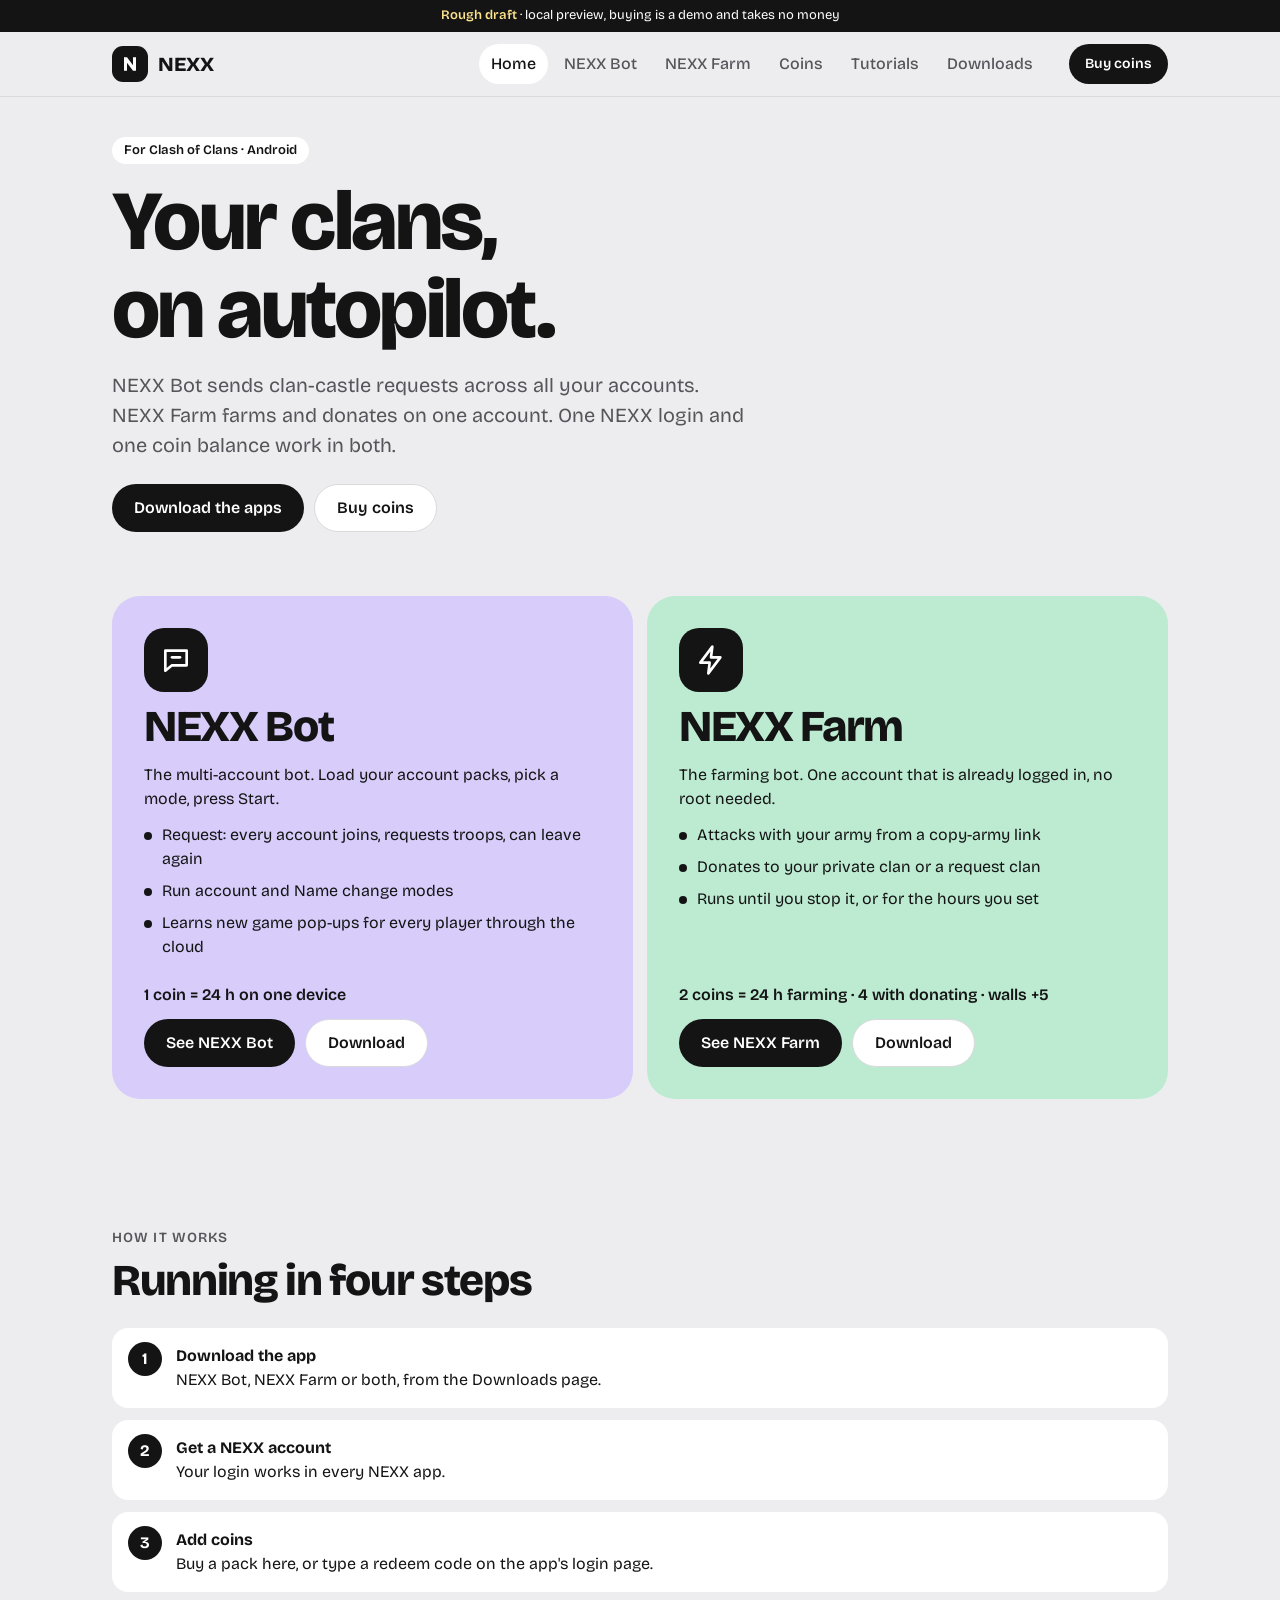
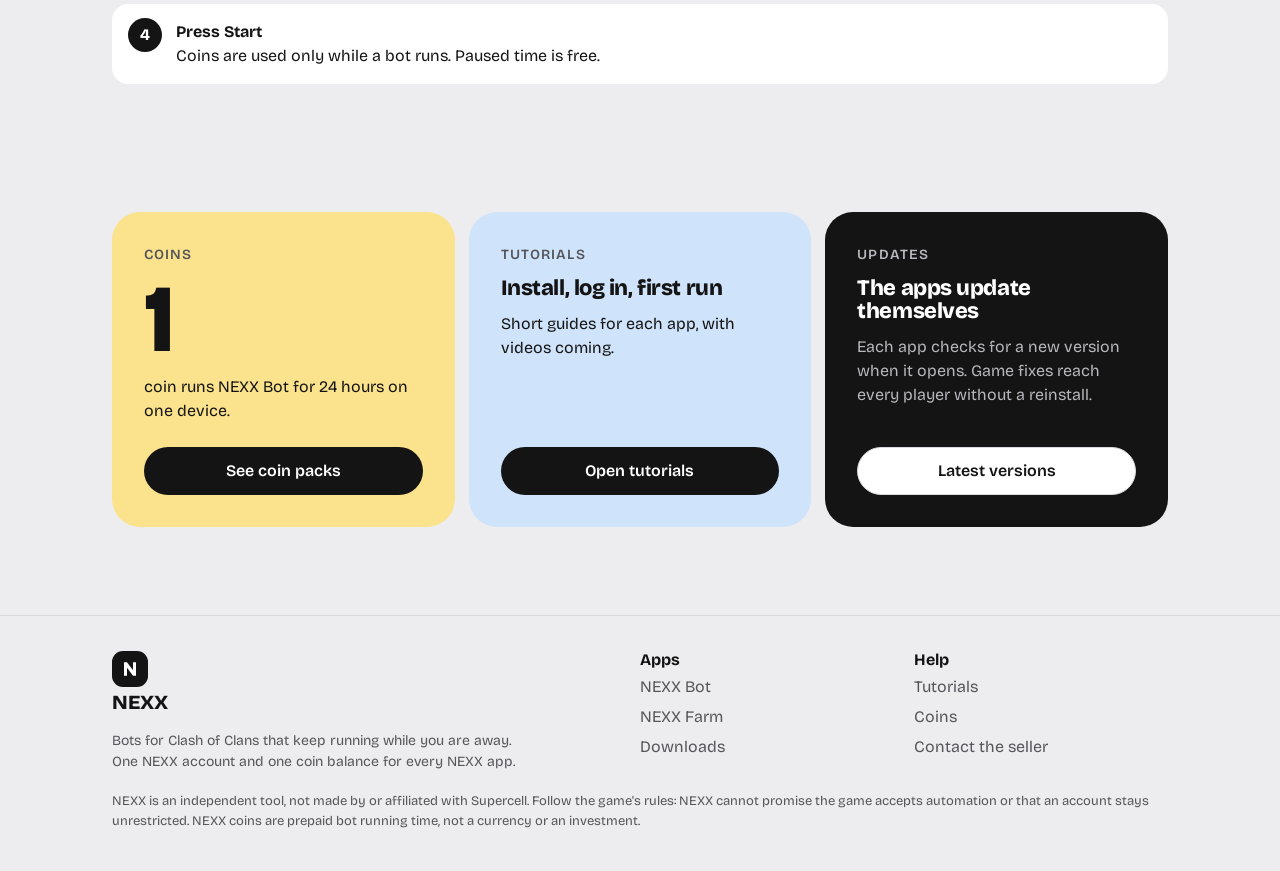
==== index.html @ ed18e1c4 "NEXX website v0.2.1: first upload for GitHub Pages Six pages (Home, NEXX Bot, NEXX Farm, Coins, Tuto" ====
<!doctype html>
<html lang="en">
<head>
<meta charset="utf-8">
<meta name="viewport" content="width=device-width, initial-scale=1, viewport-fit=cover">
<meta name="theme-color" content="#EDEDEF">
<script>document.documentElement.className += " js";</script>
<title>NEXX — bots that run while you're away</title>
<link rel="preconnect" href="https://fonts.googleapis.com">
<link rel="preconnect" href="https://fonts.gstatic.com" crossorigin>
<link href="https://fonts.googleapis.com/css2?family=Bricolage+Grotesque:opsz,wght@12..96,400;12..96,500;12..96,600;12..96,700;12..96,800&display=swap" rel="stylesheet">
<link rel="stylesheet" href="assets/style.css">
</head>
<body data-page="home">
<header id="site-head"></header>

<main>
  <section class="hero">
    <div class="wrap">
      <span class="pill">For Clash of Clans · Android</span>
      <h1>Your clans,<br>on autopilot.</h1>
      <p class="lead">NEXX Bot sends clan-castle requests across all your accounts. NEXX Farm farms and donates on one account. One NEXX login and one coin balance work in both.</p>
      <div class="row">
        <a class="btn" href="downloads.html" aria-label="Download the apps"><span>Download<span class="more"> the apps</span></span></a>
        <a class="btn light" href="coins.html">Buy coins</a>
      </div>
    </div>
  </section>

  <section style="padding-top:0">
    <div class="wrap">
      <div class="grid two">
        <article class="tile lilac product">
          <div class="icon"><svg viewBox="0 0 24 24" fill="none" stroke="#fff" stroke-width="2" stroke-linecap="round" stroke-linejoin="round"><path d="M4 5h16v11H9l-5 4z"/><path d="M9 10h6"/></svg></div>
          <h2>NEXX Bot</h2>
          <p>The multi-account bot. Load your account packs, pick a mode, press Start.</p>
          <ul>
            <li>Request: every account joins, requests troops, can leave again</li>
            <li>Run account and Name change modes</li>
            <li>Learns new game pop-ups for every player through the cloud</li>
          </ul>
          <div class="spacer"></div>
          <p class="rate">1 coin = 24 h on one device</p>
          <div class="row">
            <a class="btn" href="nexx-bot.html">See NEXX Bot</a>
            <a class="btn light" href="downloads.html#bot">Download</a>
          </div>
        </article>

        <article class="tile mint product">
          <div class="icon"><svg viewBox="0 0 24 24" fill="none" stroke="#fff" stroke-width="2" stroke-linecap="round" stroke-linejoin="round"><path d="M13 2 4 14h7l-1 8 9-12h-7z"/></svg></div>
          <h2>NEXX Farm</h2>
          <p>The farming bot. One account that is already logged in, no root needed.</p>
          <ul>
            <li>Attacks with your army from a copy-army link</li>
            <li>Donates to your private clan or a request clan</li>
            <li>Runs until you stop it, or for the hours you set</li>
          </ul>
          <div class="spacer"></div>
          <p class="rate">2 coins = 24 h farming · 4 with donating · walls +5</p>
          <div class="row">
            <a class="btn" href="nexx-farm.html">See NEXX Farm</a>
            <a class="btn light" href="downloads.html#farm">Download</a>
          </div>
        </article>
      </div>
    </div>
  </section>

  <section>
    <div class="wrap">
      <div class="section-head">
        <span class="eyebrow">How it works</span>
        <h2>Running in four steps</h2>
      </div>
      <ol class="steps">
        <li><b>Download the app</b>NEXX Bot, NEXX Farm or both, from the Downloads page.</li>
        <li><b>Get a NEXX account</b>Your login works in every NEXX app.</li>
        <li><b>Add coins</b>Buy a pack here, or type a redeem code on the app's login page.</li>
        <li><b>Press Start</b>Coins are used only while a bot runs. Paused time is free.</li>
      </ol>
    </div>
  </section>

  <section>
    <div class="wrap">
      <div class="grid three">
        <div class="tile butter">
          <span class="eyebrow">Coins</span>
          <div class="big">1</div>
          <p>coin runs NEXX Bot for 24 hours on one device.</p>
          <div class="spacer"></div>
          <a class="btn" href="coins.html">See coin packs</a>
        </div>
        <div class="tile sky">
          <span class="eyebrow">Tutorials</span>
          <h3>Install, log in, first run</h3>
          <p>Short guides for each app, with videos coming.</p>
          <div class="spacer"></div>
          <a class="btn" href="tutorials.html">Open tutorials</a>
        </div>
        <div class="tile ink">
          <span class="eyebrow" style="color:#B7B7BD">Updates</span>
          <h3>The apps update themselves</h3>
          <p class="muted">Each app checks for a new version when it opens. Game fixes reach every player without a reinstall.</p>
          <div class="spacer"></div>
          <a class="btn light" href="downloads.html">Latest versions</a>
        </div>
      </div>
    </div>
  </section>
</main>

<footer id="site-foot"></footer>
<script src="assets/data.js"></script>
<script src="assets/app.js"></script>
</body>
</html>
---- assets/style.css ----
/* NEXX website — rough UI. Look taken from the NEXX Farm marketing sheet (Bento). */
:root {
  --ground: #EDEDEF;
  --ink: #141414;
  --muted: #55555B;
  --tile: #FFFFFF;
  --line: #D9D9DE;
  --lilac: #D8CCFA;   /* NEXX Bot */
  --mint: #BDEBD2;    /* NEXX Farm */
  --butter: #FBE28C;  /* coins */
  --sky: #CFE3FA;     /* tutorials */
  --peach: #F8CDB9;   /* warnings */
  --radius: 28px;
  --radius-sm: 16px;
  --wrap: 1120px;
  --font: "Bricolage Grotesque", "Segoe UI", system-ui, sans-serif;
  --ease: cubic-bezier(.2, .8, .2, 1);
  --spring: cubic-bezier(.3, 1.6, .5, 1);
  --ok: #1f9d55;
}

* { box-sizing: border-box; margin: 0; padding: 0; }
[hidden] { display: none !important; }
[id] { scroll-margin-top: 130px; }
html { -webkit-text-size-adjust: 100%; scroll-behavior: smooth; }
body {
  background: var(--ground);
  color: var(--ink);
  font-family: var(--font);
  font-size: 16px;
  line-height: 1.5;
  min-height: 100vh;
  min-height: 100svh;
  display: flex;
  flex-direction: column;
  overflow-x: hidden;
  overflow-x: clip;
}
main { flex: 1; }
img, svg { display: block; max-width: 100%; }
a { color: inherit; }
button { font: inherit; color: inherit; cursor: pointer; }

.wrap { width: 100%; max-width: var(--wrap); margin: 0 auto; padding: 0 16px; }
@media (min-width: 720px) { .wrap { padding: 0 32px; } }
/* iPhone notch / rounded corners when turned sideways */
.wrap { padding-left: max(16px, env(safe-area-inset-left, 0px)); padding-right: max(16px, env(safe-area-inset-right, 0px)); }
@media (min-width: 720px) { .wrap { padding-left: max(32px, env(safe-area-inset-left, 0px)); padding-right: max(32px, env(safe-area-inset-right, 0px)); } }

/* ---------- demo banner ---------- */
.demo-bar {
  background: var(--ink); color: #fff; font-size: 13px; text-align: center;
  padding: 6px 16px;
  padding-left: max(16px, env(safe-area-inset-left, 0px)); padding-right: max(16px, env(safe-area-inset-right, 0px));
}
.demo-bar b { color: var(--butter); font-weight: 600; }

/* ---------- header ---------- */
.site-head { position: sticky; top: 0; z-index: 20; background: rgba(237,237,239,.92); -webkit-backdrop-filter: blur(8px); backdrop-filter: blur(8px); border-bottom: 1px solid var(--line); transition: box-shadow .3s var(--ease); }
.site-head.scrolled { box-shadow: 0 10px 30px -18px rgba(20,20,20,.45); }
.site-head .wrap { display: flex; align-items: center; gap: 16px; height: 64px; }
.brand { display: flex; align-items: center; gap: 10px; text-decoration: none; font-weight: 800; font-size: 20px; letter-spacing: -0.02em; }
.mark { width: 36px; height: 36px; border-radius: 11px; background: var(--ink); display: grid; place-items: center; flex: none; }
.mark svg { width: 36px; height: 36px; }
.nav { display: none; gap: 4px; margin-left: auto; }
.nav a { text-decoration: none; padding: 8px 12px; border-radius: 999px; font-weight: 500; color: var(--muted); transition: color .2s, background-color .2s; }
@media (hover: hover) { .nav a:hover { color: var(--ink); background: var(--tile); } }
.nav a.on { color: var(--ink); background: var(--tile); }
.site-head .head-cta { margin-left: auto; }
.menu-btn { margin-left: 4px; width: 44px; height: 44px; border-radius: 12px; border: 1px solid var(--line); background: var(--tile); display: grid; place-items: center; }
.menu-btn svg { width: 22px; height: 22px; }
/* burger that turns into an X */
.menu-btn .bars { position: relative; display: block; width: 20px; height: 14px; }
.menu-btn .bars i { position: absolute; left: 0; right: 0; height: 2px; border-radius: 2px; background: currentColor; transition: top .3s var(--ease), transform .3s var(--ease), opacity .2s; }
.menu-btn .bars i:nth-child(1) { top: 0; }
.menu-btn .bars i:nth-child(2) { top: 6px; }
.menu-btn .bars i:nth-child(3) { top: 12px; }
.menu-btn[aria-expanded="true"] .bars i:nth-child(1) { top: 6px; transform: rotate(45deg); }
.menu-btn[aria-expanded="true"] .bars i:nth-child(2) { opacity: 0; transform: scaleX(.2); }
.menu-btn[aria-expanded="true"] .bars i:nth-child(3) { top: 6px; transform: rotate(-45deg); }
/* phone menu: slides open; closed links are hidden from taps and the keyboard */
.mobile-nav { display: none; border-top: 1px solid var(--line); background: var(--ground); }
.mobile-nav.open { display: block; }
.js .mobile-nav { display: grid; grid-template-rows: 0fr; visibility: hidden; border-top-width: 0; transition: grid-template-rows .4s var(--ease), visibility 0s linear .4s; }
.js .mobile-nav.open { grid-template-rows: 1fr; visibility: visible; border-top-width: 1px; transition: grid-template-rows .4s var(--ease), visibility 0s; }
.mobile-nav .inner { min-height: 0; overflow: hidden; }
.mobile-nav.open .inner { max-height: calc(100vh - 110px); max-height: calc(100svh - 110px); overflow-y: auto; overscroll-behavior: contain; }
.mobile-nav a { display: block; padding: 14px 16px; text-decoration: none; font-weight: 600; border-bottom: 1px solid var(--line); }
.mobile-nav a { padding-left: max(16px, env(safe-area-inset-left, 0px)); padding-right: max(16px, env(safe-area-inset-right, 0px)); }
.mobile-nav a.on { background: var(--tile); }
.js .mobile-nav.open a { animation: nx-slide-in .4s var(--ease) both; animation-delay: calc(var(--i, 0) * 40ms + 60ms); }
@media (min-width: 900px) {
  .nav { display: flex; }
  .site-head .head-cta { margin-left: 8px; }
  .menu-btn, .mobile-nav, .mobile-nav.open, .js .mobile-nav, .js .mobile-nav.open { display: none; }
}

/* ---------- buttons, pills ---------- */
.btn {
  display: inline-flex; align-items: center; justify-content: center; gap: 8px;
  min-height: 48px; padding: 0 22px; border-radius: 999px; border: 0;
  background: var(--ink); color: #fff; font-weight: 600; text-decoration: none;
  transition: transform .2s var(--ease), opacity .12s ease, background-color .3s ease, box-shadow .2s var(--ease);
  position: relative; overflow: hidden; isolation: isolate; -webkit-tap-highlight-color: transparent;
}
@media (hover: hover) { .btn:hover { transform: translateY(-2px); box-shadow: 0 10px 22px -12px rgba(20,20,20,.55); } }
.btn:active { transform: translateY(0) scale(.97); opacity: .9; box-shadow: none; }
.btn.light { background: var(--tile); color: var(--ink); border: 1px solid var(--line); }
.btn.small { min-height: 40px; padding: 0 16px; font-size: 14px; }
.btn.block { width: 100%; }
.btn[aria-disabled="true"], .btn:disabled { opacity: .45; pointer-events: none; }
.btn svg { width: 18px; height: 18px; }
.pill { display: inline-block; padding: 4px 12px; border-radius: 999px; background: var(--tile); font-size: 13px; font-weight: 600; }
.pill.ink { background: var(--ink); color: #fff; }
.pill.butter { background: var(--butter); }
.row { display: flex; flex-wrap: wrap; gap: 10px; align-items: center; }

/* ---------- type ---------- */
h1, h2, h3 { letter-spacing: -0.03em; line-height: 1.05; font-weight: 800; }
h1 { font-size: clamp(40px, 9vw, 84px); }
/* phones turned sideways: size the title by the screen height too */
h1 { font-size: clamp(40px, min(9vw, 14svh), 84px); }
h2 { font-size: clamp(28px, 5vw, 44px); }
h3 { font-size: 22px; letter-spacing: -0.02em; }
.lead { font-size: clamp(17px, 2.2vw, 20px); color: var(--muted); max-width: 640px; }
.muted { color: var(--muted); }
.small { font-size: 14px; }
.eyebrow { font-size: 14px; font-weight: 600; color: var(--muted); text-transform: uppercase; letter-spacing: .08em; }

section { padding: 40px 0; }
@media (min-width: 720px) { section { padding: 64px 0; } }
.section-head { display: flex; flex-direction: column; gap: 10px; margin-bottom: 24px; }

/* ---------- hero ---------- */
.hero { padding-top: 40px; }
.hero h1 { margin: 14px 0 16px; }
.hero .row { margin-top: 24px; }

/* ---------- tiles ---------- */
.grid { display: grid; gap: 14px; grid-template-columns: 1fr; }
.grid > * { min-width: 0; } /* a wide table scrolls inside its tile instead of pushing the page sideways */
@media (min-width: 720px) {
  .grid.two { grid-template-columns: 1fr 1fr; }
  .grid.three { grid-template-columns: repeat(3, 1fr); }
  .grid.four { grid-template-columns: repeat(2, 1fr); }
}
@media (min-width: 1000px) { .grid.four { grid-template-columns: repeat(4, 1fr); } }
.tile { background: var(--tile); border-radius: var(--radius); padding: 24px; display: flex; flex-direction: column; gap: 12px; }
@media (min-width: 720px) { .tile { padding: 32px; } }
.tile.lilac { background: var(--lilac); }
.tile.mint { background: var(--mint); }
.tile.butter { background: var(--butter); }
.tile.sky { background: var(--sky); }
.tile.peach { background: var(--peach); }
.tile.ink { background: var(--ink); color: #fff; }
.tile.ink .muted { color: #B7B7BD; }
.tile .big { font-size: clamp(56px, 10vw, 96px); font-weight: 800; letter-spacing: -0.05em; line-height: .9; }
.tile .spacer { flex: 1; }

.product { min-height: 360px; }
.product .icon { width: 64px; height: 64px; border-radius: 20px; background: var(--ink); display: grid; place-items: center; }
.product .icon svg { width: 32px; height: 32px; }
.product ul { list-style: none; display: grid; gap: 8px; }
.product li { display: flex; gap: 10px; align-items: flex-start; }
.product li::before { content: ""; width: 8px; height: 8px; border-radius: 50%; background: var(--ink); margin-top: 9px; flex: none; }
.rate { font-weight: 600; }

/* ---------- steps ---------- */
.steps { list-style: none; counter-reset: s; display: grid; gap: 12px; }
.steps > li { counter-increment: s; background: var(--tile); border-radius: var(--radius-sm); padding: 16px 16px 16px 64px; position: relative; }
.steps > li::before {
  content: counter(s); position: absolute; left: 16px; top: 14px;
  width: 34px; height: 34px; border-radius: 50%; background: var(--ink); color: #fff;
  display: grid; place-items: center; font-weight: 700;
}
.steps > li b { display: block; }

/* ---------- plain checklist ---------- */
.checks { list-style: none; display: grid; gap: 12px; }
.checks > li { position: relative; padding-left: 36px; }
.checks > li::before { content: "✓"; position: absolute; left: 0; top: 1px; width: 24px; height: 24px; border-radius: 50%; background: var(--ink); color: #fff; font-size: 13px; display: grid; place-items: center; }
.checks.titled > li > b { display: block; }

/* ---------- tables ---------- */
.table-wrap { overflow-x: auto; border-radius: var(--radius-sm); background: var(--tile); }
table { width: 100%; border-collapse: collapse; min-width: 300px; }
th { white-space: nowrap; }
td { overflow-wrap: break-word; }
@media (max-width: 480px) { th, td { padding: 12px 10px; } td.num { font-size: 18px; } }
th, td { text-align: left; padding: 14px 16px; border-bottom: 1px solid var(--line); }
th { font-size: 13px; text-transform: uppercase; letter-spacing: .06em; color: var(--muted); font-weight: 600; }
tr:last-child td { border-bottom: 0; }
td.num { font-weight: 800; font-size: 20px; }

/* ---------- coin packages ---------- */
.pack { position: relative; border: 2px solid transparent; }
.pack.popular { border-color: var(--ink); }
.pack .flag { position: absolute; top: 16px; right: 16px; }
.pack .coins { font-size: 56px; font-weight: 800; letter-spacing: -0.05em; line-height: .9; }
.pack .price { font-size: 26px; font-weight: 700; }
.pack .sample { font-size: 12px; color: var(--muted); }
.coin-dot { display: inline-block; width: 18px; height: 18px; border-radius: 50%; background: var(--butter); border: 2px solid var(--ink); vertical-align: -2px; }

/* ---------- tutorials ---------- */
.chips { display: flex; gap: 8px; flex-wrap: wrap; margin-bottom: 20px; }
.chip { border: 1px solid var(--line); background: var(--tile); border-radius: 999px; padding: 8px 16px; font-weight: 600; font-size: 14px; }
.chip.on { background: var(--ink); color: #fff; border-color: var(--ink); }
.tut { padding: 0; overflow: hidden; }
.tut .video {
  aspect-ratio: 16 / 9; background: repeating-linear-gradient(135deg, #e4e4e8 0 14px, #ececf0 14px 28px);
  display: grid; place-items: center; color: var(--muted); font-weight: 600; font-size: 14px;
}
.tut .video span { background: var(--tile); padding: 6px 14px; border-radius: 999px; display: inline-flex; gap: 8px; align-items: center; }
.tut .body { padding: 20px 24px 24px; display: flex; flex-direction: column; gap: 10px; }
.tut details { border-top: 1px solid var(--line); padding-top: 10px; }
.tut summary { cursor: pointer; font-weight: 600; list-style: none; display: flex; justify-content: space-between; align-items: center; }
.tut summary::-webkit-details-marker { display: none; }
.tut summary::after { content: "+"; font-size: 22px; font-weight: 400; }
.tut details[open] summary::after { content: "–"; }
.tut ol { padding-left: 20px; display: grid; gap: 6px; margin-top: 10px; }
.tag { font-size: 12px; font-weight: 700; padding: 3px 10px; border-radius: 999px; align-self: flex-start; }
.tag.bot { background: var(--lilac); }
.tag.farm { background: var(--mint); }
.tag.coins { background: var(--butter); }
.tag.all { background: var(--sky); }

/* ---------- downloads ---------- */
.dl-meta { display: grid; grid-template-columns: auto 1fr; gap: 4px 16px; font-size: 14px; }
.dl-meta dt { color: var(--muted); }
.dl-meta dd { font-weight: 600; word-break: break-all; }
.status-dot { display: inline-block; width: 8px; height: 8px; border-radius: 50%; background: #999; margin-right: 6px; vertical-align: 1px; }
.status-dot.live { background: #1f9d55; }
.status-dot.off { background: #d64545; }

/* ---------- callouts, FAQ ---------- */
.note { background: var(--tile); border-left: 6px solid var(--ink); border-radius: var(--radius-sm); padding: 16px 18px; }
.note.warn { border-left-color: #d6873a; }
.faq details { background: var(--tile); border-radius: var(--radius-sm); padding: 16px 18px; }
.faq details + details { margin-top: 10px; }
.faq summary { cursor: pointer; font-weight: 600; }
.faq details p { margin-top: 8px; color: var(--muted); }

/* ---------- modal (demo checkout) ---------- */
.modal-back { position: fixed; inset: 0; background: rgba(20,20,20,.5); display: none; align-items: flex-end; justify-content: center; z-index: 50; padding: 0; }
.modal-back.open { display: flex; }
@media (min-width: 640px) { .modal-back { align-items: center; padding: 24px; } }
.modal { background: var(--ground); width: 100%; max-width: 480px; border-radius: 28px 28px 0 0; padding: 24px 20px 28px; max-height: 92vh; overflow-y: auto; }
.modal { max-height: 92svh; padding-bottom: calc(28px + env(safe-area-inset-bottom, 0px)); overscroll-behavior: contain; }
@media (min-width: 640px) { .modal { border-radius: 28px; padding: 28px; } }
.modal-top { display: flex; justify-content: space-between; align-items: center; margin-bottom: 16px; }
.x { width: 40px; height: 40px; border-radius: 50%; border: 1px solid var(--line); background: var(--tile); font-size: 20px; line-height: 1; }
.field { display: grid; gap: 6px; margin-bottom: 14px; }
.field label, .field .label { font-weight: 600; font-size: 14px; }
.field input:not([type="radio"]) {
  min-height: 48px; border-radius: 14px; border: 1px solid var(--line); background: var(--tile);
  padding: 0 14px; font: inherit; color: var(--ink); width: 100%;
}
.field input:not([type="radio"]):focus { outline: 2px solid var(--ink); outline-offset: 1px; }
.field .err { color: #b3261e; font-size: 13px; display: none; }
.field.bad .err { display: block; }
.field.bad input { border-color: #b3261e; }
.opts { display: grid; gap: 8px; }
.opt { display: flex; gap: 10px; align-items: center; background: var(--tile); border: 1px solid var(--line); border-radius: 14px; padding: 12px 14px; cursor: pointer; }
.opt input { accent-color: var(--ink); width: 18px; height: 18px; }
.summary-box { background: var(--tile); border-radius: var(--radius-sm); padding: 14px 16px; display: flex; justify-content: space-between; align-items: center; margin-bottom: 14px; }
.done-box { text-align: center; display: grid; gap: 12px; justify-items: center; }
.done-box .tick { width: 64px; height: 64px; border-radius: 50%; background: var(--mint); display: grid; place-items: center; font-size: 30px; }

/* ---------- footer ---------- */
.site-foot { border-top: 1px solid var(--line); padding: 32px 0 40px; margin-top: 24px; }
.site-foot { padding-bottom: calc(40px + env(safe-area-inset-bottom, 0px)); }
.site-foot .cols { display: grid; gap: 20px; }
@media (min-width: 720px) { .site-foot .cols { grid-template-columns: 2fr 1fr 1fr; } }
.site-foot a { text-decoration: none; color: var(--muted); display: block; padding: 3px 0; transition: color .2s, translate .25s var(--ease); }
@media (hover: hover) { .site-foot .cols a:hover { color: var(--ink); translate: 3px 0; } }
.site-foot .fine { font-size: 13px; color: var(--muted); margin-top: 20px; }

/* =====================================================================
   Motion. Everything that starts hidden is under .js, so the pages
   still show in full if the script does not run.
   ===================================================================== */

/* ---------- smooth fade between pages (Chrome/Edge; others just load) ---------- */
@media (prefers-reduced-motion: no-preference) {
  @view-transition { navigation: auto; }
}
::view-transition-old(root), ::view-transition-new(root) { animation-duration: .28s; }

/* ---------- hero: lines slide up, the rest rises in ---------- */
.hero h1 .ln { display: block; overflow: hidden; padding-bottom: .12em; margin-bottom: -.12em; }
.hero h1 .ln > span { display: inline-block; }
.js .hero h1 .ln > span { animation: nx-line .9s var(--ease) both; animation-delay: calc(.08s + var(--i, 0) * .12s); }
.js .hero .wrap > :not(h1) { animation: nx-rise .8s var(--ease) both; }
.js .hero .wrap > :nth-child(1) { animation-delay: 0s; }
.js .hero .wrap > :nth-child(3) { animation-delay: .3s; }
.js .hero .wrap > :nth-child(4) { animation-delay: .4s; }
.js .hero .wrap > :nth-child(5) { animation-delay: .5s; }

/* ---------- scroll reveal (app.js adds data-reveal and .in) ---------- */
.js [data-reveal] {
  opacity: 0; translate: 0 26px;
  transition: opacity .7s var(--ease) var(--d, 0ms), translate .7s var(--ease) var(--d, 0ms), scale .7s var(--ease) var(--d, 0ms),
              transform .3s var(--ease), box-shadow .3s var(--ease);
}
.js [data-reveal="left"] { translate: -22px 0; }
.js [data-reveal].in { opacity: 1; translate: none; scale: none; }

/* step numbers pop in after their row */
.js .steps > li[data-reveal]::before { scale: .3; transition: scale .55s var(--spring) calc(var(--d, 0ms) + .18s); }
.js .steps > li[data-reveal].in::before { scale: 1; }

/* ---------- tiles: lift on hover (mouse only) ---------- */
.tile { transition: transform .3s var(--ease), box-shadow .3s var(--ease); }
.product .icon { transition: transform .5s var(--spring); }
@media (hover: hover) {
  .tile.product:hover, .pack:hover, .tut:hover, .grid > .tile:not(.tut):hover { transform: translateY(-4px); box-shadow: 0 22px 44px -26px rgba(20,20,20,.4); }
  .product:hover .icon { transform: rotate(-8deg) scale(1.08); }
}

/* ---------- click ripple ---------- */
.chip, .opt, .x, .menu-btn { position: relative; overflow: hidden; -webkit-tap-highlight-color: transparent; }
.rip-ink { position: absolute; border-radius: 50%; pointer-events: none; background: currentColor; opacity: .22; transform: scale(0); animation: nx-ripple .65s ease-out forwards; z-index: -1; }
.chip .rip-ink, .opt .rip-ink, .x .rip-ink, .menu-btn .rip-ink { z-index: 0; }

/* ---------- buttons with a busy / done state ---------- */
.btn .st { display: inline-flex; align-items: center; gap: 8px; }
.btn .st-busy, .btn .st-done { display: none; }
.btn[data-state="busy"] .st-idle, .btn[data-state="done"] .st-idle { display: none; }
.btn[data-state="busy"] .st-busy, .btn[data-state="done"] .st-done { display: inline-flex; animation: nx-swap .3s var(--ease) both; }
.btn[data-state="busy"] { pointer-events: none; }
.btn[data-state="done"] { background: var(--ok); color: #fff; }
.btn::after { content: ""; position: absolute; inset: 0; z-index: -1; opacity: 0; pointer-events: none;
  background: linear-gradient(100deg, transparent 20%, rgba(255,255,255,.28) 50%, transparent 80%); transform: translateX(-100%); }
.btn[data-state="busy"]::after { opacity: 1; animation: nx-sheen 1.1s linear infinite; }
.spin { width: 16px; height: 16px; border-radius: 50%; border: 2px solid rgba(255,255,255,.35); border-top-color: #fff; animation: nx-spin .7s linear infinite; flex: none; }
.btn.light .spin { border-color: rgba(20,20,20,.2); border-top-color: var(--ink); }
.tick-draw path { stroke-dasharray: 24; stroke-dashoffset: 24; animation: nx-draw .45s var(--ease) .1s forwards; }

/* Download APK button */
@media (hover: hover) { .dl-btn:hover .st-idle svg { animation: nx-bob .9s ease-in-out infinite; } }
.dl-note { animation: nx-rise .4s var(--ease) both; }
.dl-btn.android-only { opacity: 1; background: var(--tile); color: var(--muted); border: 1px dashed var(--muted); transition: none; }

/* live version: dot pulses, pill pops when the version arrives */
.status-dot.live { animation: nx-pulse 2.2s ease-out infinite; }
.pill.pop { animation: nx-pop .5s var(--spring); }

/* ---------- coins ---------- */
.pack .flag { animation: nx-float 2.8s ease-in-out infinite; }
.coin-fly { position: fixed; z-index: 60; width: 18px; height: 18px; margin: -9px 0 0 -9px; border-radius: 50%;
  background: var(--butter); border: 2px solid var(--ink); pointer-events: none;
  animation: nx-coin .8s cubic-bezier(.2,.7,.3,1) forwards; }

/* checkout: slides up on phones, pops in on wider screens; animates out on close */
.modal-back.open { animation: nx-fade .25s ease both; }
.modal-back.open .modal { animation: nx-sheet .45s var(--ease) both; }
@media (min-width: 640px) { .modal-back.open .modal { animation-name: nx-pop-in; } }
.modal-back.closing { animation: nx-fade-out .22s ease both; }
.modal-back.closing .modal { animation: nx-sheet-out .22s ease-in both; }
@media (min-width: 640px) { .modal-back.closing .modal { animation-name: nx-pop-out; } }
.field.bad input { animation: nx-shake .4s; }
.done-box:not([hidden]) { animation: nx-rise .45s var(--ease) both; }
.done-box:not([hidden]) .tick { animation: nx-pop .6s var(--spring) .05s both, nx-ring 1.2s ease-out .3s; }

/* ---------- tutorials and FAQ ---------- */
.chip { transition: background-color .2s, color .2s, border-color .2s, transform .2s var(--ease); }
.chip:active { transform: scale(.95); }
.tut.pop { animation: nx-pop-in .45s var(--ease) both; }
details[open] > :not(summary) { animation: nx-drop .35s var(--ease) both; }

/* ---------- phones turned sideways and other short screens ---------- */
@media (orientation: landscape) and (max-height: 520px) {
  .demo-bar { padding-top: 4px; padding-bottom: 4px; font-size: 12px; }
  .site-head .wrap { height: 56px; }
  [id] { scroll-margin-top: 100px; }
  section { padding: 28px 0; }
  .hero { padding-top: 22px; }
  .hero h1 { margin: 10px 0 12px; }
  .hero .row { margin-top: 16px; }
  .product { min-height: 0; }
  .mobile-nav.open .inner { max-height: calc(100vh - 90px); max-height: calc(100svh - 90px); }
}
/* sideways phones get two columns instead of one long list */
@media (orientation: landscape) and (min-width: 560px) and (max-width: 719.98px) {
  .grid.two, .grid.three, .grid.four { grid-template-columns: 1fr 1fr; }
  .tile { padding: 24px; }
  .tut { padding: 0; }
}

/* =====================================================================
   Phones (under 600 px wide): the same look, tighter and tidier.
   Nothing wider than the screen, buttons in even rows, no oversized blocks.
   ===================================================================== */
.demo-bar .short { display: none; }
.table-wrap td.num .unit { display: none; }
@media (max-width: 599.98px) {
  [id] { scroll-margin-top: 92px; }

  /* draft bar: one short line */
  .demo-bar { font-size: 12px; padding-top: 5px; padding-bottom: 5px; white-space: nowrap; overflow: hidden; text-overflow: ellipsis; }
  .demo-bar .long { display: none; }
  .demo-bar .short { display: inline; }

  /* header */
  .site-head .wrap { height: 56px; gap: 10px; }
  .brand { font-size: 18px; gap: 8px; }
  .mark, .mark svg { width: 32px; height: 32px; }
  .mark { border-radius: 10px; }
  .site-head .head-cta { min-height: 36px; padding: 0 14px; font-size: 13px; }
  .menu-btn { width: 40px; height: 40px; }
  .mobile-nav a { padding-top: 13px; padding-bottom: 13px; }

  /* type and spacing */
  section { padding: 28px 0; }
  .hero { padding-top: 22px; }
  .hero .pill { font-size: 12px; padding: 3px 10px; }
  .hero h1 { margin: 10px 0; }
  h1 { font-size: clamp(32px, 9.6vw, 40px); }
  h2 { font-size: 26px; }
  h3 { font-size: 19px; }
  .lead { font-size: 16px; }
  .eyebrow { font-size: 12px; }
  .section-head { gap: 6px; margin-bottom: 16px; }

  /* buttons: a row of buttons shares the width evenly, never ragged */
  .btn { min-height: 46px; padding: 0 16px; font-size: 15px; }
  .row:has(> .btn) { flex-wrap: nowrap; gap: 8px; }
  .row:has(> .btn) > .btn { flex: 1 1 0; min-width: 0; padding: 0 10px; white-space: nowrap; }
  .hero .row { margin-top: 18px; }

  /* tiles */
  .grid { gap: 10px; }
  .tile { padding: 20px; gap: 10px; border-radius: 22px; }
  .product { min-height: 0; }
  .product .icon { width: 48px; height: 48px; border-radius: 15px; }
  .product .icon svg { width: 24px; height: 24px; }
  .product ul { gap: 6px; font-size: 15px; }
  .product li::before { width: 6px; height: 6px; margin-top: 9px; }
  .rate { font-size: 15px; }
  .tile .big { font-size: 52px; }
  .steps { gap: 8px; }
  .steps > li { padding: 12px 14px 12px 54px; font-size: 15px; border-radius: 14px; }
  .steps > li::before { width: 28px; height: 28px; left: 14px; top: 12px; font-size: 14px; }
  .checks { gap: 10px; font-size: 15px; }
  .checks > li { padding-left: 32px; }
  .checks > li::before { width: 22px; height: 22px; font-size: 12px; }
  .note, .faq details { padding: 14px 16px; }
  .faq details + details { margin-top: 8px; }

  /* coin packs: two by two instead of four full-screen cards */
  .grid.four { grid-template-columns: 1fr 1fr; }
  .pack { padding: 16px 14px 14px; gap: 6px; border-radius: 20px; }
  .pack .flag { top: 12px; right: 12px; font-size: 11px; padding: 2px 8px; }
  .pack .coins { font-size: 40px; }
  .pack .muted { font-size: 13px; }
  .pack p.small { font-size: 12.5px; line-height: 1.35; }
  .pack .price { font-size: 20px; }
  .pack .btn { min-height: 40px; padding: 0 8px; font-size: 14px; }

  /* tutorials: filters on one line, slim "video coming" strip instead of a big empty box */
  .chips { flex-wrap: nowrap; overflow-x: auto; scrollbar-width: none; gap: 6px; margin-bottom: 14px; }
  .chips::-webkit-scrollbar { display: none; }
  .chip { flex: none; padding: 7px 12px; font-size: 13px; }
  .tut { padding: 0; gap: 0; } /* the guide cards keep their full-width video strip */
  .chip .more, .btn .more { display: none; } /* "Coins & account" → "Coins", "Download NEXX Farm" → "Download" */
  .tut .video:not(:has(iframe)) { aspect-ratio: auto; height: 40px; }
  .tut .video span { padding: 3px 10px; font-size: 12px; }
  .tut .body { padding: 14px 18px 16px; gap: 6px; }
  .tut h3 { font-size: 18px; }

  /* downloads: version pill stays top-right, the two buttons stack full width */
  [data-release] > .row:first-child { flex-wrap: nowrap; align-items: flex-start; }
  [data-release] > .row:first-child .eyebrow { flex: 1; min-width: 0; }
  [data-release] > .row:first-child .pill { flex: none; }
  [data-release] .row:has(> .btn) { display: grid; grid-template-columns: 1fr; }
  .dl-meta { font-size: 13px; }

  /* footer: links in two columns */
  .site-foot { padding-top: 24px; margin-top: 8px; }
  .site-foot .cols { grid-template-columns: 1fr 1fr; gap: 16px; }
  .site-foot .cols > :first-child { grid-column: 1 / -1; }
  .site-foot .fine { font-size: 12px; margin-top: 16px; }

  /* checkout sheet */
  .modal { padding: 20px 16px 24px; padding-bottom: calc(24px + env(safe-area-inset-bottom, 0px)); }
  .modal-top { margin-bottom: 12px; }
  .opt { padding: 10px 12px; }
}
/* coin rates on a phone (upright, or turned sideways): each row becomes a small card
   instead of a squeezed table. Tablets and PCs keep the table. */
@media (max-width: 599.98px), (orientation: landscape) and (max-height: 520px) and (max-width: 959.98px) {
  .table-wrap { background: none; border-radius: 0; overflow: visible; }
  .table-wrap table { min-width: 0; }
  .table-wrap thead { display: none; }
  .table-wrap tbody { display: grid; gap: 8px; }
  .table-wrap tr { display: grid; grid-template-columns: 1fr auto; column-gap: 12px; align-items: center; background: var(--tile); border-radius: 16px; padding: 12px 16px; }
  .table-wrap td { padding: 0; border: 0; }
  .table-wrap td.app { grid-column: 1; font-size: 11px; font-weight: 700; text-transform: uppercase; letter-spacing: .06em; color: var(--muted); }
  .table-wrap td.mode { grid-column: 1; font-weight: 700; }
  .table-wrap td.per { grid-column: 1; font-size: 13px; color: var(--muted); }
  .table-wrap td.num { grid-column: 2; grid-row: 1 / span 3; text-align: right; font-size: 26px; line-height: 1; }
  .table-wrap td.num .unit { display: block; margin-top: 3px; font-size: 11px; font-weight: 600; color: var(--muted); }
}
/* the smallest phones (320 px): button pairs stack, chips get a little narrower */
@media (max-width: 359.98px) {
  .row:has(> .btn) { flex-wrap: wrap; }
  .row:has(> .btn) > .btn { flex: 1 1 100%; }
  .chip { padding: 7px 9px; font-size: 12.5px; }
}

/* ---------- keyframes ---------- */
@keyframes nx-line { from { translate: 0 105%; } }
@keyframes nx-rise { from { opacity: 0; translate: 0 22px; } }
@keyframes nx-slide-in { from { opacity: 0; translate: -14px 0; } }
@keyframes nx-ripple { to { transform: scale(1); opacity: 0; } }
@keyframes nx-swap { from { opacity: 0; translate: 0 8px; } }
@keyframes nx-sheen { to { transform: translateX(100%); } }
@keyframes nx-spin { to { transform: rotate(360deg); } }
@keyframes nx-draw { to { stroke-dashoffset: 0; } }
@keyframes nx-bob { 50% { translate: 0 3px; } }
@keyframes nx-float { 50% { translate: 0 -4px; } }
@keyframes nx-pulse { 0% { box-shadow: 0 0 0 0 rgba(31,157,85,.55); } 70%, 100% { box-shadow: 0 0 0 7px rgba(31,157,85,0); } }
@keyframes nx-pop { 0% { scale: .6; } 60% { scale: 1.08; } 100% { scale: 1; } }
@keyframes nx-ring { from { box-shadow: 0 0 0 0 rgba(31,157,85,.45); } to { box-shadow: 0 0 0 22px rgba(31,157,85,0); } }
@keyframes nx-coin { 0% { transform: translate(0, 0) scale(.4); opacity: 1; } 70% { opacity: 1; } 100% { transform: translate(var(--x), var(--y)) scale(1) rotate(var(--r)); opacity: 0; } }
@keyframes nx-fade { from { opacity: 0; } }
@keyframes nx-fade-out { to { opacity: 0; } }
@keyframes nx-sheet { from { translate: 0 100%; } }
@keyframes nx-sheet-out { to { translate: 0 100%; } }
@keyframes nx-pop-in { from { opacity: 0; scale: .94; translate: 0 14px; } }
@keyframes nx-pop-out { to { opacity: 0; scale: .96; translate: 0 10px; } }
@keyframes nx-shake { 20%, 60% { translate: -6px 0; } 40%, 80% { translate: 6px 0; } }
@keyframes nx-drop { from { opacity: 0; translate: 0 -6px; } }

/* ---------- "Reduce motion" on (phone setting, or Windows "Animation effects" off):
   keep soft fades and the button busy/done feedback, drop sliding, bouncing and flying ---------- */
@media (prefers-reduced-motion: reduce) {
  html { scroll-behavior: auto; }
  .js [data-reveal], .js [data-reveal="left"] { translate: none; scale: none; transition: opacity .6s ease var(--d, 0ms); }
  .js .steps > li[data-reveal]::before { scale: 1; transition: none; }
  .js .hero h1 .ln > span, .js .hero .wrap > :not(h1) { animation-name: nx-fade; animation-duration: .7s; }
  .js .mobile-nav, .js .mobile-nav.open { transition: none; }
  .js .mobile-nav.open a { animation-name: nx-fade; }
  .modal-back.open .modal { animation-name: nx-fade; }
  .modal-back.closing .modal { animation-name: nx-fade-out; }
  .done-box:not([hidden]), .done-box:not([hidden]) .tick, .tut.pop, details[open] > :not(summary), .dl-note,
  .btn[data-state="busy"] .st-busy, .btn[data-state="done"] .st-done { animation: nx-fade .4s ease both; }
  .field.bad input, .pack .flag, .status-dot.live, .pill.pop, .dl-btn .st-idle svg, .btn[data-state="busy"]::after { animation: none; }
  .tick-draw path { animation: none; stroke-dashoffset: 0; }
  .tile.product:hover, .pack:hover, .tut:hover, .grid > .tile:hover, .btn:hover, .btn:active, .product:hover .icon, .chip:active { transform: none; }
  .site-foot .cols a:hover { translate: none; }
}
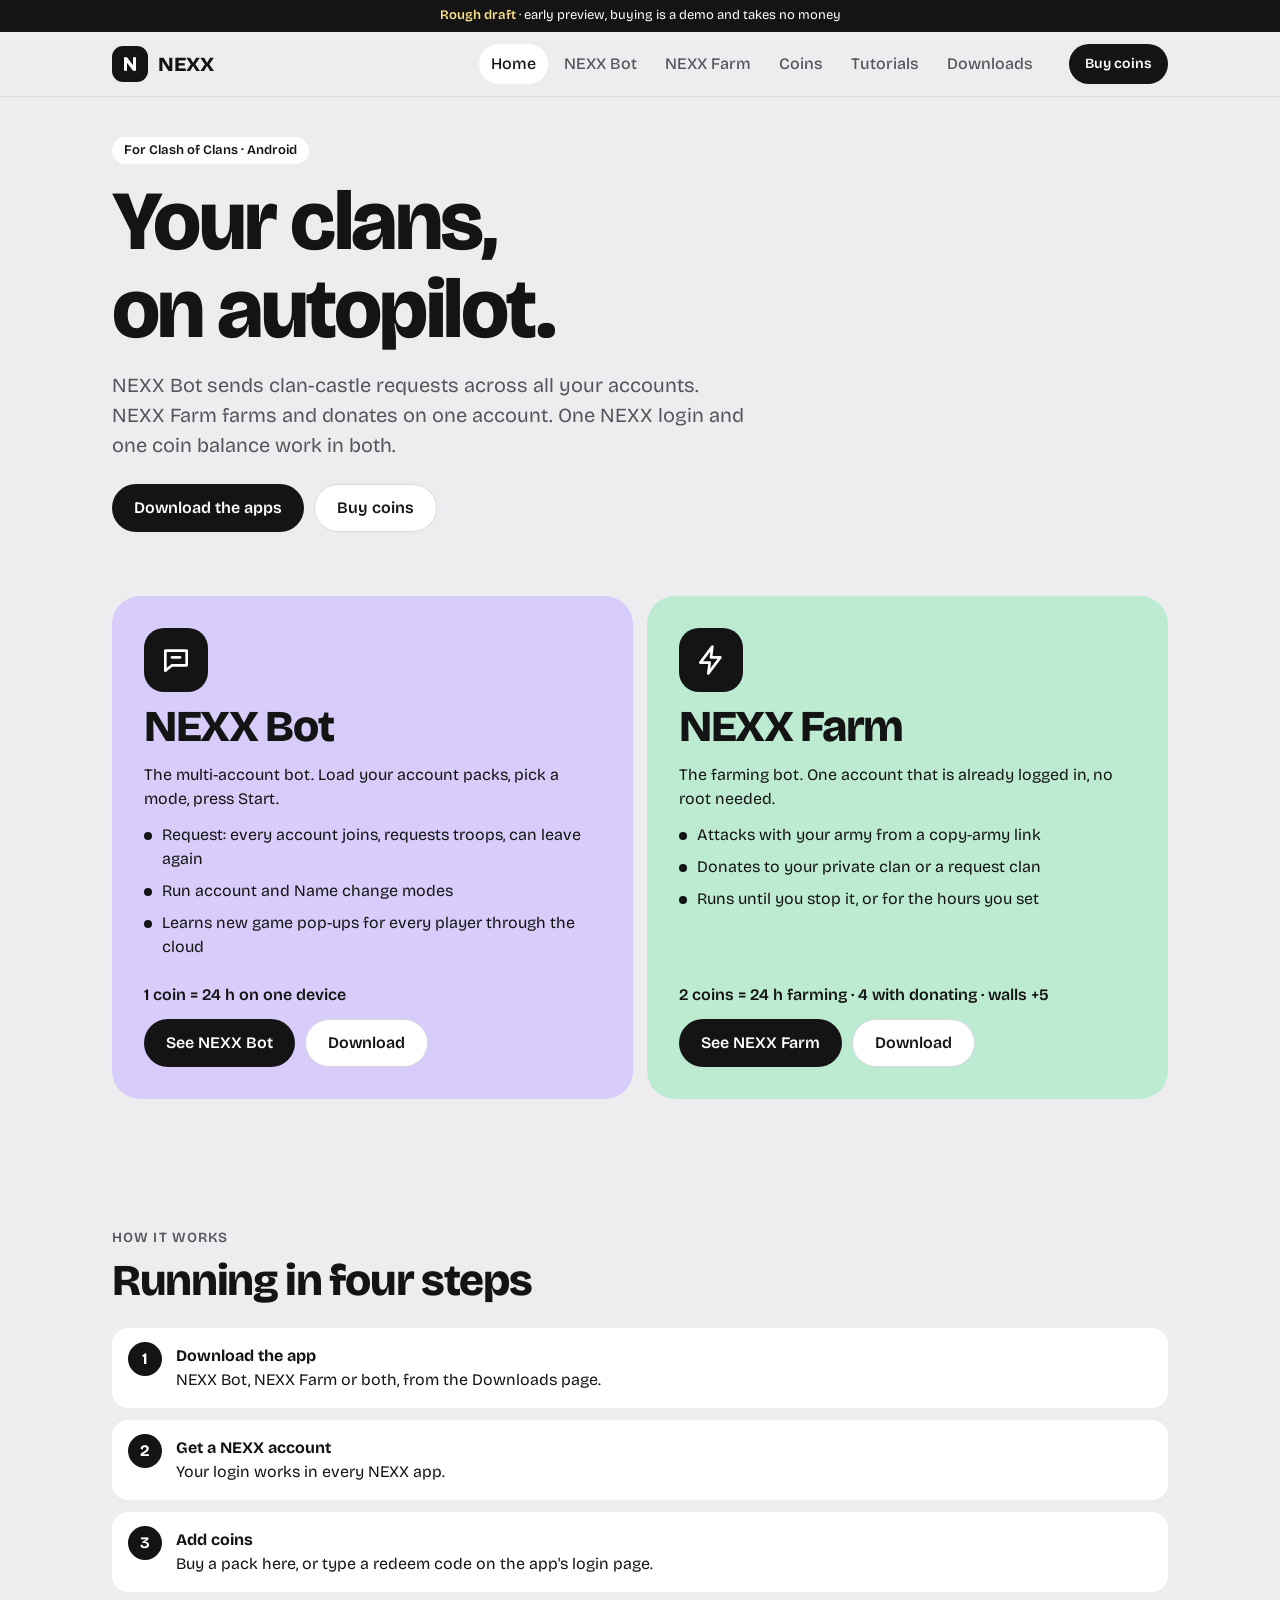
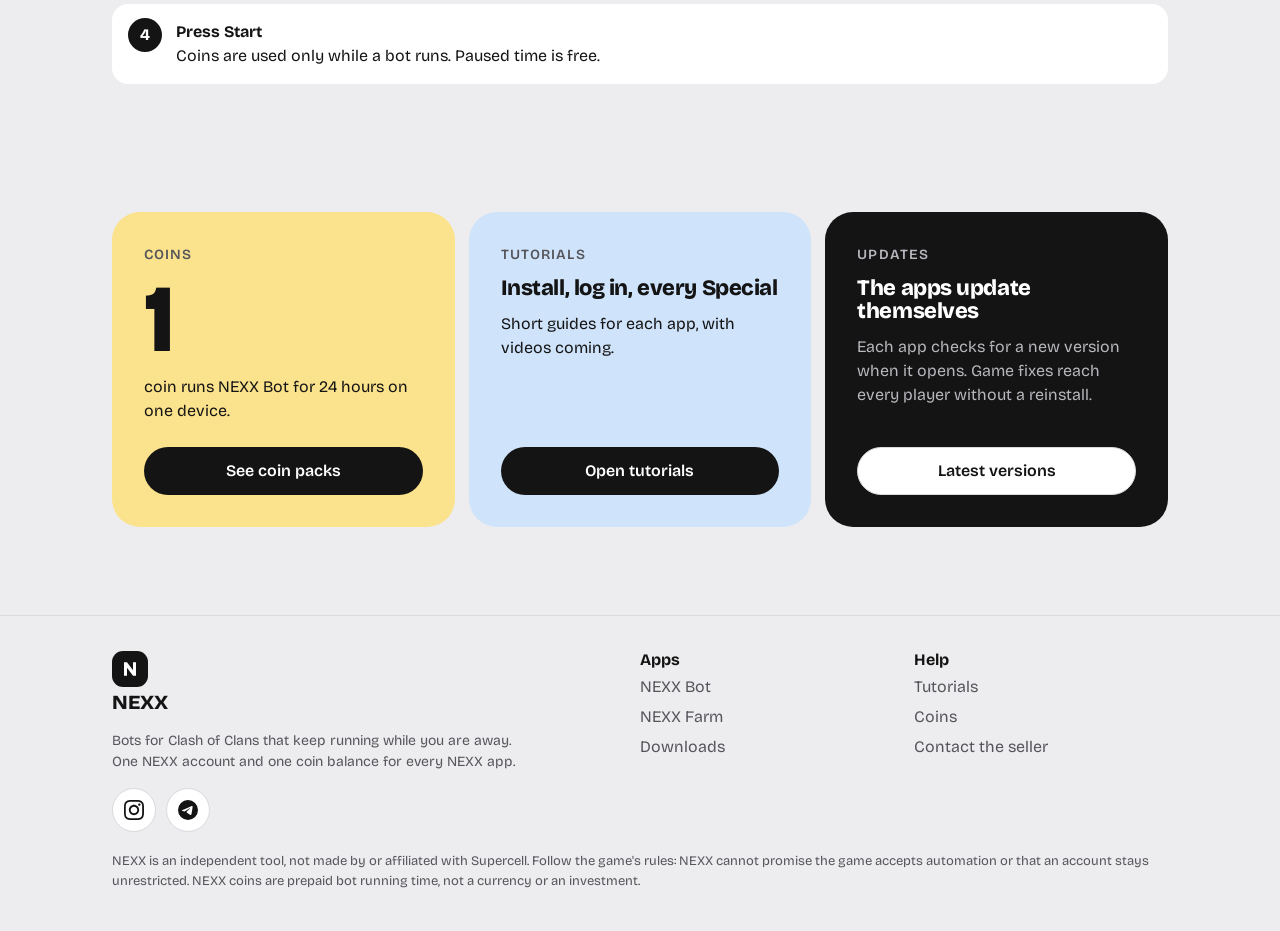
==== commit d0b42b15: "Home: Tutorials tile says "Install, log in, every Special" The "first run" guide was replaced by one" ====
--- a/index.html
+++ b/index.html
@@ -94,7 +94,7 @@
         </div>
         <div class="tile sky">
           <span class="eyebrow">Tutorials</span>
-          <h3>Install, log in, first run</h3>
+          <h3>Install, log in, every Special</h3>
           <p>Short guides for each app, with videos coming.</p>
           <div class="spacer"></div>
           <a class="btn" href="tutorials.html">Open tutorials</a>
--- a/assets/style.css
+++ b/assets/style.css
@@ -274,6 +274,15 @@
 .site-foot a { text-decoration: none; color: var(--muted); display: block; padding: 3px 0; transition: color .2s, translate .25s var(--ease); }
 @media (hover: hover) { .site-foot .cols a:hover { color: var(--ink); translate: 3px 0; } }
 .site-foot .fine { font-size: 13px; color: var(--muted); margin-top: 20px; }
+/* Instagram / Telegram / Discord: round buttons under the footer's NEXX text */
+.site-foot .socials { display: flex; gap: 10px; margin-top: 16px; }
+.site-foot .socials a { display: grid; place-items: center; width: 44px; height: 44px; padding: 0; border-radius: 50%;
+  background: var(--tile); color: var(--ink); border: 1px solid var(--line);
+  transition: background .2s, color .2s, border-color .2s, transform .3s var(--spring); }
+.site-foot .socials svg { width: 20px; height: 20px; fill: currentColor; }
+.site-foot .socials a:focus-visible { outline: 2px solid var(--ink); outline-offset: 3px; }
+.site-foot .socials a:active { transform: scale(.92); }
+@media (hover: hover) { .site-foot .cols .socials a:hover { background: var(--ink); border-color: var(--ink); color: #fff; translate: none; transform: translateY(-3px); } }
 
 /* =====================================================================
    Motion. Everything that starts hidden is under .js, so the pages
@@ -549,4 +558,5 @@
   .tick-draw path { animation: none; stroke-dashoffset: 0; }
   .tile.product:hover, .pack:hover, .tut:hover, .grid > .tile:hover, .btn:hover, .btn:active, .product:hover .icon, .chip:active { transform: none; }
   .site-foot .cols a:hover { translate: none; }
-}
+  .site-foot .cols .socials a:hover, .site-foot .socials a:active { transform: none; }
+}
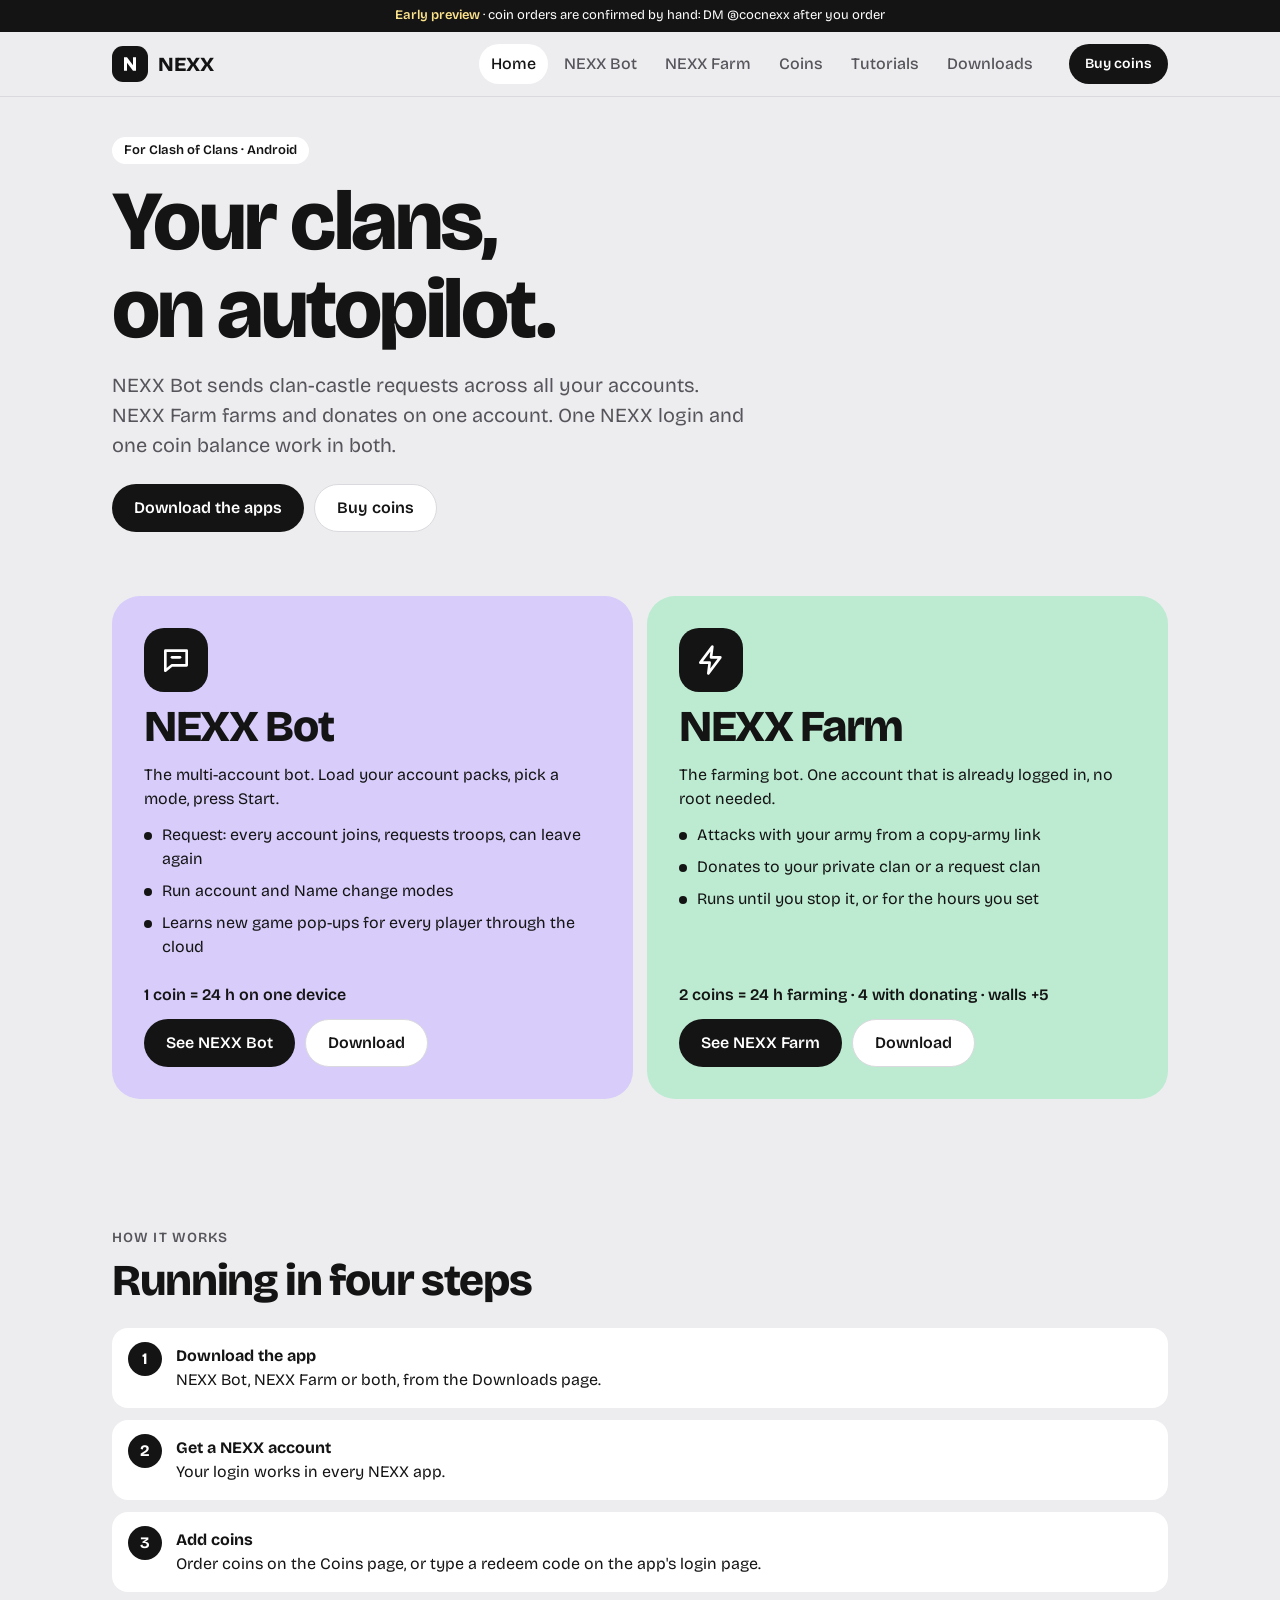
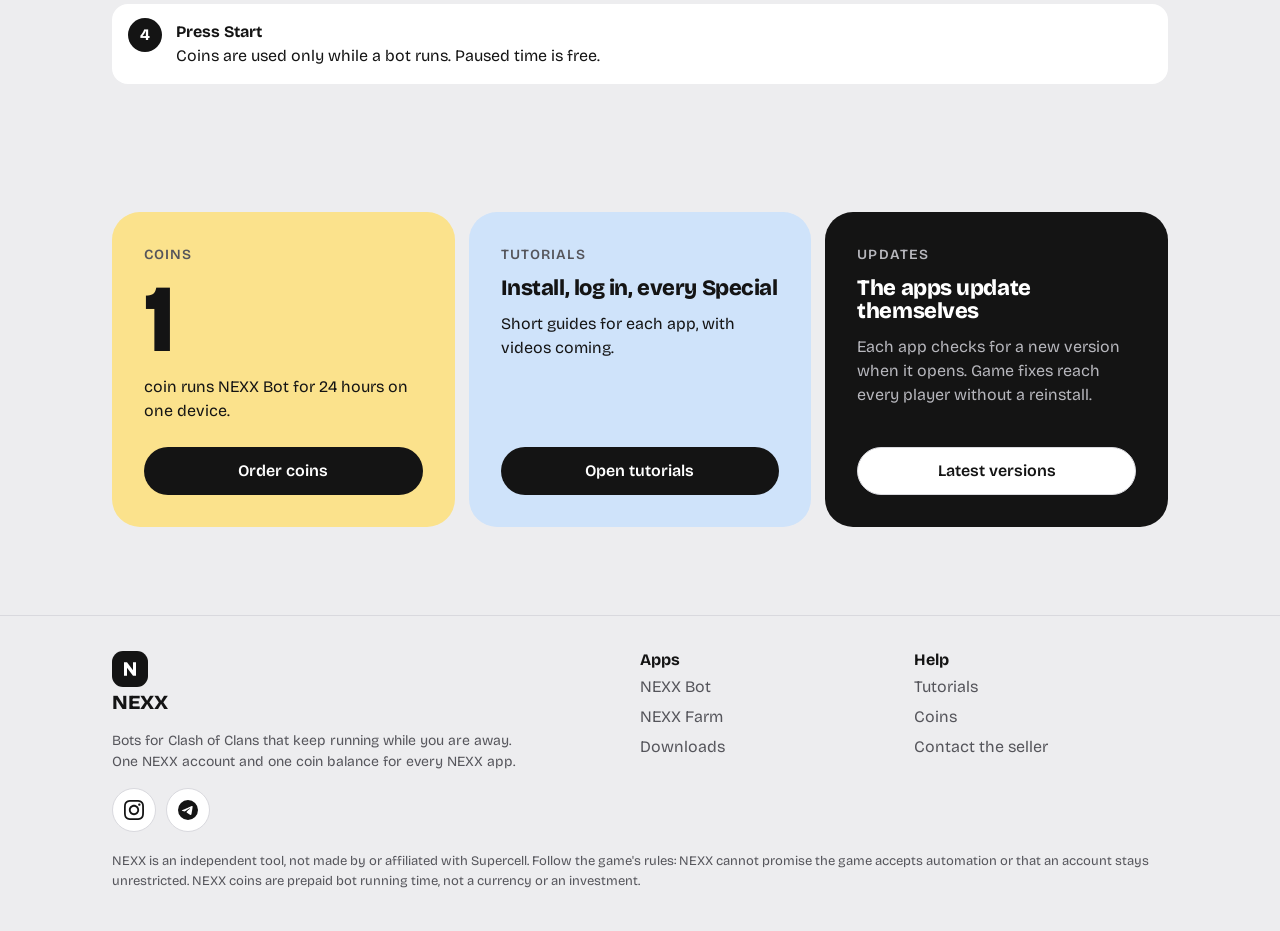
==== commit 3882b07d: "Coins page: order coins on the website, approved in NEXX Admin - coins.html: order form (new account" ====
--- a/index.html
+++ b/index.html
@@ -76,7 +76,7 @@
       <ol class="steps">
         <li><b>Download the app</b>NEXX Bot, NEXX Farm or both, from the Downloads page.</li>
         <li><b>Get a NEXX account</b>Your login works in every NEXX app.</li>
-        <li><b>Add coins</b>Buy a pack here, or type a redeem code on the app's login page.</li>
+        <li><b>Add coins</b>Order coins on the Coins page, or type a redeem code on the app's login page.</li>
         <li><b>Press Start</b>Coins are used only while a bot runs. Paused time is free.</li>
       </ol>
     </div>
@@ -90,7 +90,7 @@
           <div class="big">1</div>
           <p>coin runs NEXX Bot for 24 hours on one device.</p>
           <div class="spacer"></div>
-          <a class="btn" href="coins.html">See coin packs</a>
+          <a class="btn" href="coins.html#buy">Order coins</a>
         </div>
         <div class="tile sky">
           <span class="eyebrow">Tutorials</span>
--- a/assets/style.css
+++ b/assets/style.css
@@ -266,6 +266,76 @@
 .done-box { text-align: center; display: grid; gap: 12px; justify-items: center; }
 .done-box .tick { width: 64px; height: 64px; border-radius: 50%; background: var(--mint); display: grid; place-items: center; font-size: 30px; }
 
+/* ---------- coin order form (Coins page) ---------- */
+.order-layout { display: grid; gap: 14px; align-items: start; }
+@media (min-width: 900px) {
+  .order-layout { grid-template-columns: minmax(0, 5fr) minmax(0, 7fr); gap: 24px; }
+}
+/* the steps stay in view beside the long form, only where they fit under the header (not on a phone turned sideways) */
+@media (min-width: 900px) and (min-height: 640px) {
+  .order-steps { position: sticky; top: 96px; }
+}
+.order-card { gap: 0; }
+html:not(.js) .order-form { display: none; }
+.order-form .field { margin-bottom: 18px; }
+.field .hint { color: var(--muted); font-size: 13px; }
+.center { text-align: center; }
+/* two or three choices side by side (New account / Add coins; Telegram / Instagram / Discord) */
+.seg { display: grid; grid-template-columns: 1fr 1fr; gap: 4px; padding: 4px; background: var(--ground); border-radius: 16px; margin-bottom: 20px; }
+.seg.three { grid-template-columns: repeat(3, minmax(0, 1fr)); }
+.seg[data-apps] { margin-bottom: 8px; } /* the username box sits right under the app tabs */
+.seg label { position: relative; cursor: pointer; }
+.seg input { position: absolute; inset: 0; width: 100%; height: 100%; margin: 0; opacity: 0; cursor: pointer; }
+.seg label > span { display: flex; align-items: center; justify-content: center; gap: 6px; min-height: 44px; padding: 6px 8px; border-radius: 12px;
+  font-weight: 600; font-size: 14px; line-height: 1.2; text-align: center; color: var(--muted); transition: background-color .2s, color .2s, box-shadow .2s; }
+.seg svg { width: 16px; height: 16px; fill: currentColor; flex: none; }
+.seg input:checked + span { background: var(--tile); color: var(--ink); box-shadow: 0 1px 2px rgba(20,20,20,.12), 0 6px 14px -8px rgba(20,20,20,.35); }
+.seg input:focus-visible + span { outline: 2px solid var(--ink); outline-offset: 1px; }
+@media (max-width: 420px) { .seg.three svg { display: none; } .seg label > span { font-size: 13px; padding: 6px 4px; } }
+.pw-wrap { position: relative; }
+.order-form .pw-wrap input { padding-right: 78px; }
+.pw-eye { position: absolute; right: 6px; top: 50%; transform: translateY(-50%); min-height: 36px; padding: 0 12px; border: 0; border-radius: 10px;
+  background: var(--ground); font-size: 13px; font-weight: 600; }
+.lock-note { display: flex; gap: 10px; align-items: flex-start; background: var(--mint); border-radius: 14px; padding: 12px 14px; font-size: 14px; margin: -4px 0 18px; }
+.lock-note svg { width: 20px; height: 20px; flex: none; fill: none; stroke: currentColor; stroke-width: 2; stroke-linecap: round; stroke-linejoin: round; margin-top: 1px; }
+/* how many coins: a slider with a coin for a thumb, and the number */
+.coin-pick { display: flex; gap: 12px; align-items: center; }
+.order-form .coin-pick input[type="range"] { flex: 1; min-width: 0; min-height: 44px; padding: 0; border: 0; border-radius: 0; background: transparent;
+  -webkit-appearance: none; appearance: none; accent-color: var(--ink); cursor: pointer; }
+.order-form .coin-pick input[type="range"]:focus { outline: none; }
+.coin-pick input[type="range"]::-webkit-slider-runnable-track { height: 8px; border-radius: 99px;
+  background: linear-gradient(var(--ink), var(--ink)) 0 0 / var(--p, 0%) 100% no-repeat, var(--line); }
+.coin-pick input[type="range"]::-webkit-slider-thumb { -webkit-appearance: none; width: 28px; height: 28px; margin-top: -10px; border-radius: 50%;
+  background: var(--butter); border: 3px solid var(--ink); box-shadow: 0 2px 6px rgba(20,20,20,.25); transition: transform .2s var(--spring); }
+.coin-pick input[type="range"]:active::-webkit-slider-thumb { transform: scale(1.15); }
+.coin-pick input[type="range"]:focus-visible::-webkit-slider-thumb { outline: 2px solid var(--ink); outline-offset: 3px; }
+.coin-pick input[type="range"]::-moz-range-track { height: 8px; border-radius: 99px; background: var(--line); }
+.coin-pick input[type="range"]::-moz-range-progress { height: 8px; border-radius: 99px; background: var(--ink); }
+.coin-pick input[type="range"]::-moz-range-thumb { width: 22px; height: 22px; border-radius: 50%; background: var(--butter); border: 3px solid var(--ink); }
+.order-form .coin-pick input[type="number"] { width: 112px; flex: none; font-size: 20px; font-weight: 700; text-align: center; padding: 0 8px; }
+/* the five quick picks share the row, so all fit even on a 320 px phone (no sideways scroll) */
+.chips.quick { margin: 2px 0 0; flex-wrap: nowrap; overflow: visible; }
+.chips.quick .chip { flex: 1 1 0; min-width: 0; min-height: 40px; padding: 6px 4px; text-align: center; }
+.pay-opts { grid-template-columns: repeat(3, minmax(0, 1fr)); }
+@media (max-width: 459.98px) { .pay-opts { grid-template-columns: 1fr; } } /* three across only where "El Dorado" fits */
+.pay-opts .opt { font-weight: 600; min-height: 48px; }
+.opt:has(input:checked) { border-color: var(--ink); box-shadow: inset 0 0 0 1px var(--ink); }
+.at-wrap { position: relative; }
+.at-wrap > span { position: absolute; left: 14px; top: 50%; transform: translateY(-50%); color: var(--muted); font-weight: 600; pointer-events: none; }
+.order-form .at-wrap input { padding-left: 32px; }
+.form-err { background: #FDECEA; color: #8c1d18; border-radius: 14px; padding: 12px 14px; font-size: 14px; margin-bottom: 14px; }
+.order-form .btn.block + .small { margin-top: 10px; }
+.order-done { padding: 8px 0; }
+.order-done h3:focus { outline: none; }
+.dm-box { display: flex; gap: 10px; align-items: center; width: 100%; background: var(--ground); border-radius: 14px; padding: 10px 10px 10px 16px; text-align: left; }
+.dm-box > span { flex: 1; min-width: 0; font-weight: 600; overflow-wrap: anywhere; }
+.dm-box .btn { flex: none; }
+.dm-btns { justify-content: center; }
+/* phones: one DM button above the other, full width (a grid, so the phone button-row rules do not apply) */
+@media (max-width: 599.98px) { body .row.dm-btns { display: grid; justify-content: stretch; justify-self: stretch; } }
+@media (max-width: 374.98px) { .seg .more { display: none; } } /* "New NEXX account" → "New account", "Add coins to my ID" → "Add coins" */
+.dm-btns .btn svg { width: 18px; height: 18px; fill: currentColor; }
+
 /* ---------- footer ---------- */
 .site-foot { border-top: 1px solid var(--line); padding: 32px 0 40px; margin-top: 24px; }
 .site-foot { padding-bottom: calc(40px + env(safe-area-inset-bottom, 0px)); }
